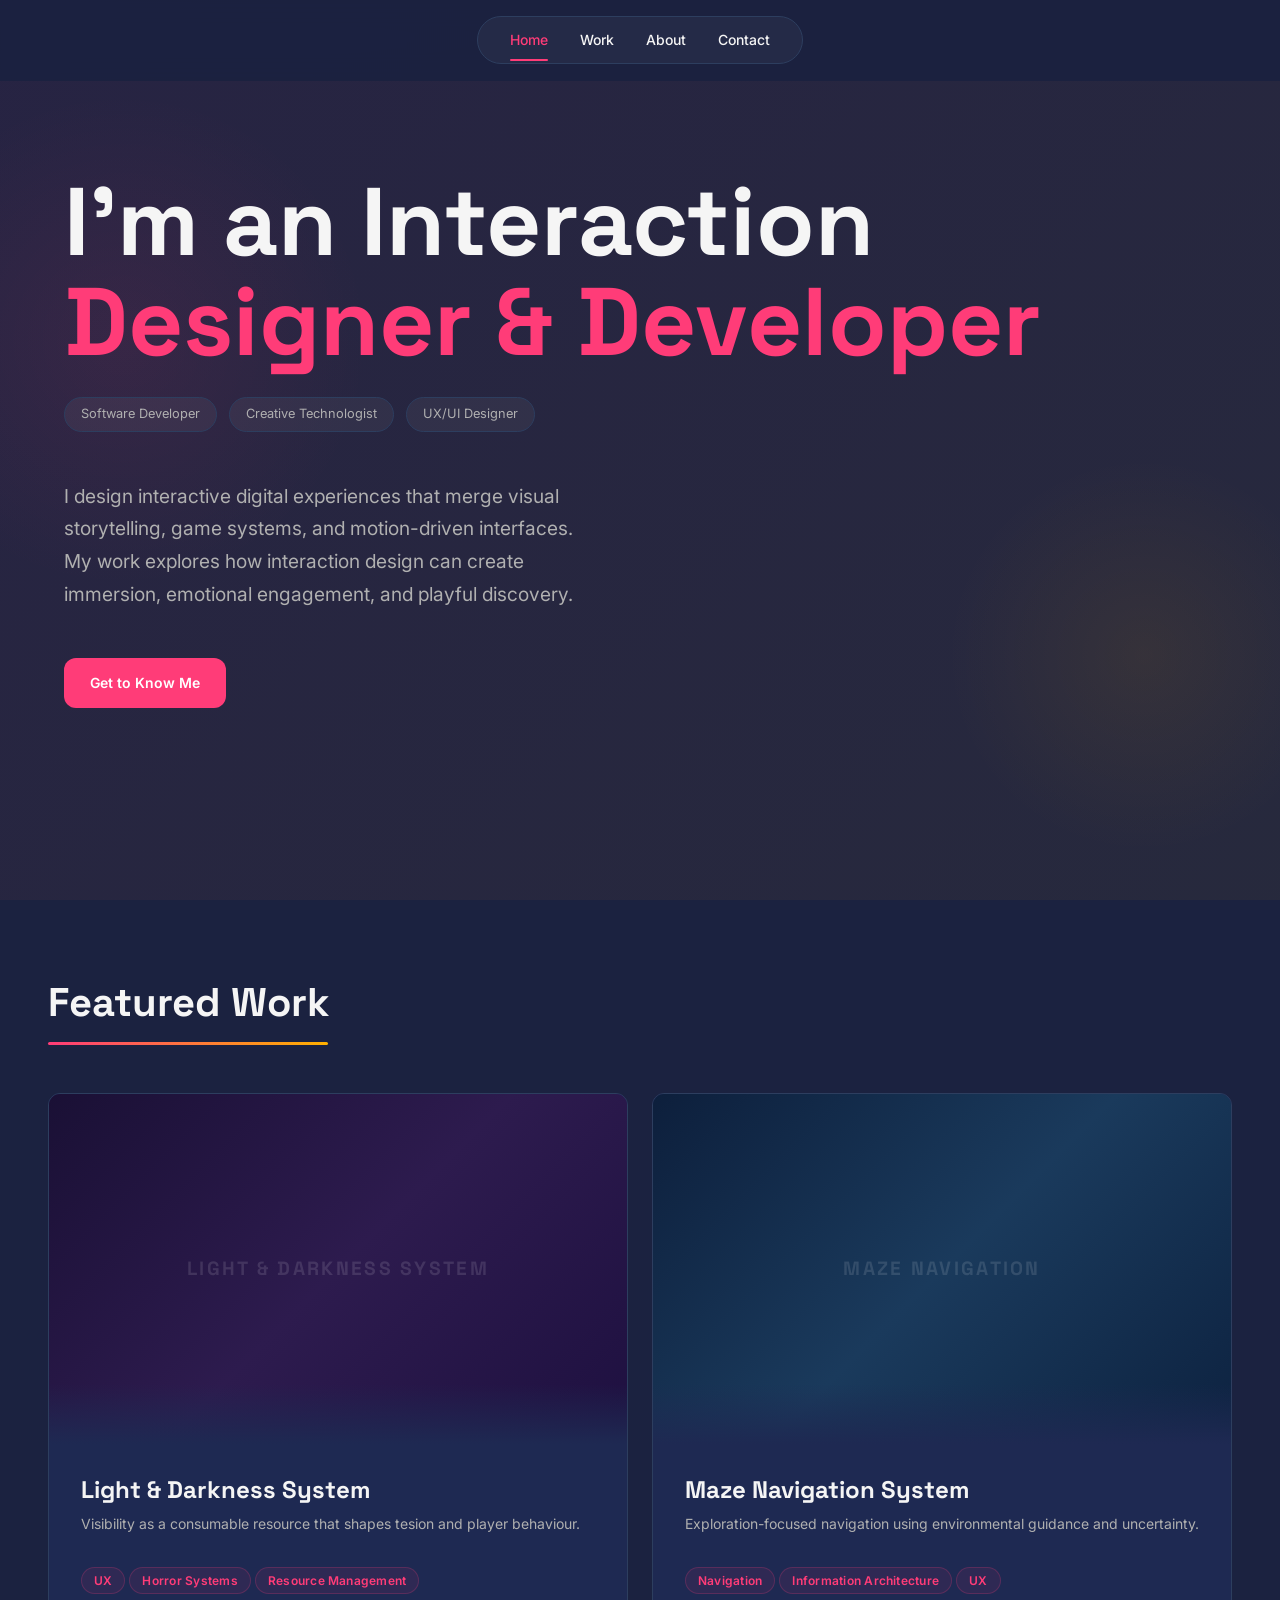
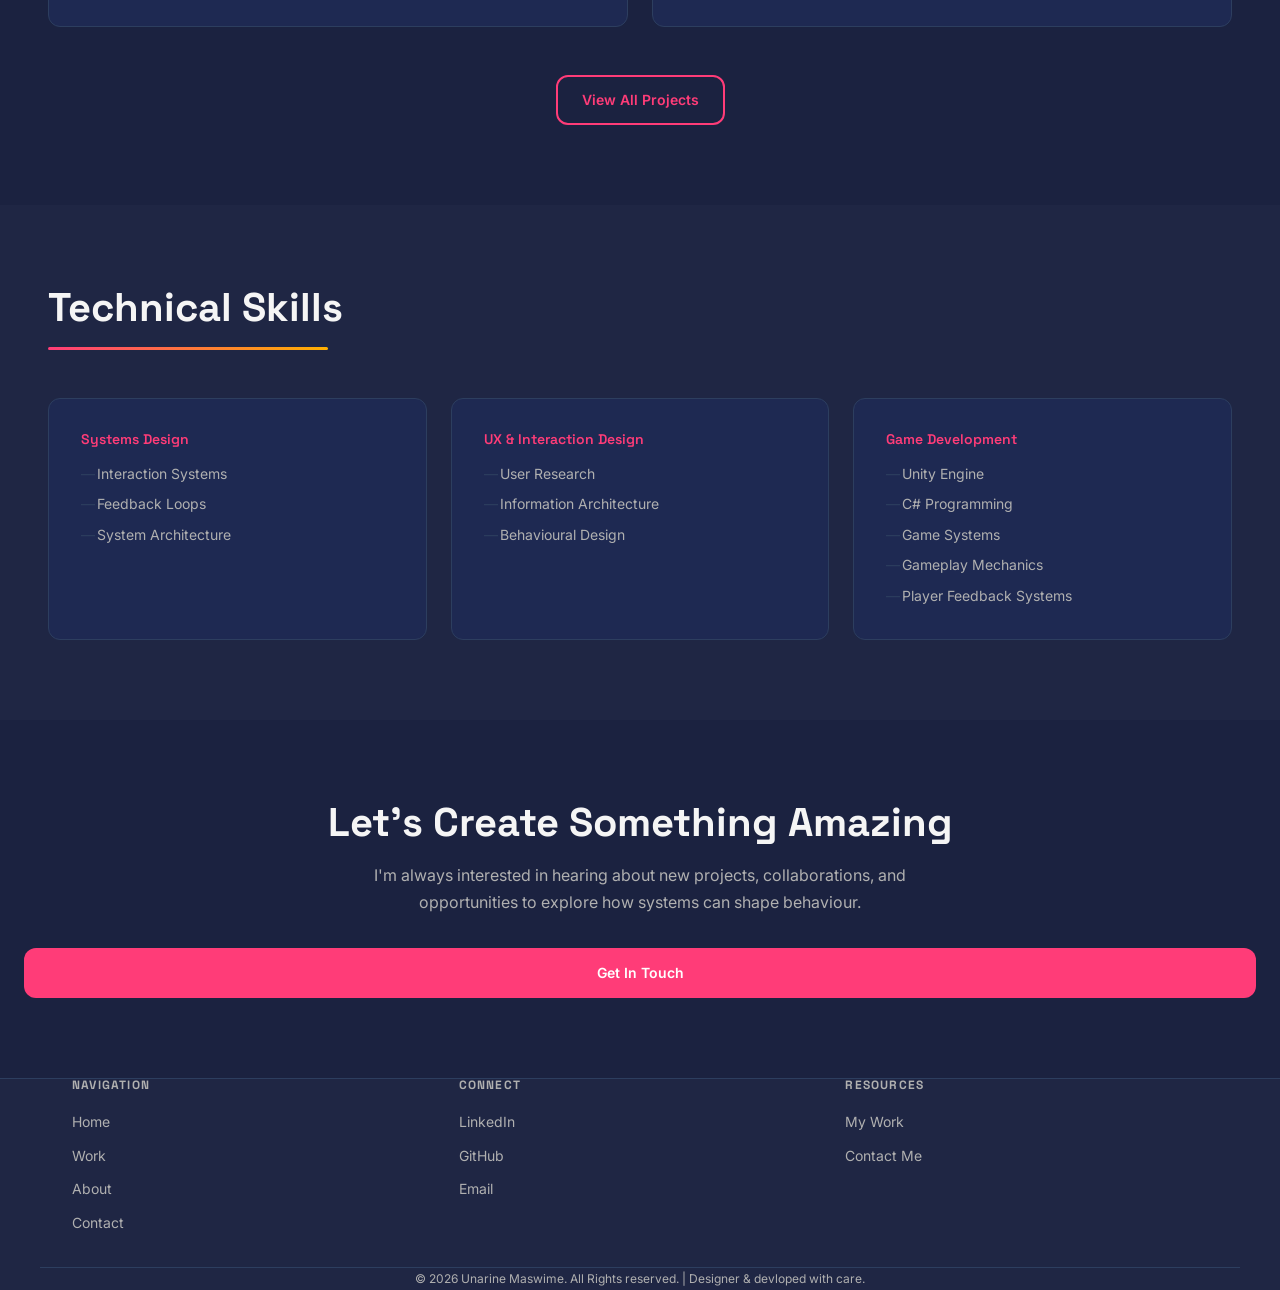
==== index.html @ c50bdbcf "final edits on html pages for structure" ====
<!DOCTYPE html>
<html lang="en">
<head>
    <meta charset="UTF-8">
    <meta name="viewport" content="width=device-width, initial-scale=1.0">
    <title>Una's Portfolio Website</title>


    <link rel="preconnect" href="https://fonts.googleapis.com">
    <link rel="preconnect" href="https://fonts.gstatic.com" crossorigin>
    <link href="https://fonts.googleapis.com/css2?family=Space+Grotesk:wght@400;500;700&family=Inter:wght@300;400;500;600&display=swap" rel="stylesheet">

    <link rel="stylesheet" href="/css/style.css">
    <link rel="stylesheet" href="/css/layout.css">
    <link rel="stylesheet" href="/css/components.css">
    <link rel="stylesheet" href="/css/modal.css">
    <link rel="stylesheet" href="/css/animations.css">
    <link rel="stylesheet" href="/css/responsive.css">
    
    

    <script defer src="/js/nav.js" ></script>
    <script defer src="/js/animations.js" ></script>
    <script defer src="/js/modal.js"></script>
    <script defer src="/js/cursor.js"></script>
</head>

<body  class="body">
    
    <div class="cursor"></div>

    <div id="nav-root"></div>

    <main>

        <section class="hero">
            <div class="hero-content">

                <h1 class="hero-headline anim-fade-in-up-delay-1">
                        I'm an Interaction <br> <span class="text-primary">
                        Designer &amp; Developer
                        </span>
                </h1>
                
                <div class="hero-tags anim-fade-in-up">
                      <span>Software Developer</span>
                      <span>Creative Technologist</span>
                      <span>UX/UI Designer</span>
                </div>
                
                <p class="hero-sub anim-fade-in-up-delay-2">
                     I design interactive digital experiences that merge visual storytelling, 
                     game systems, and motion-driven interfaces. My work explores how interaction 
                     design can create immersion, emotional engagement, and playful discovery.
                </p>


        

                <div class="anim-fade-in-up-delay-3">
                    <a href="./html/about.html" class="btn btn-primary">
                    Get to Know Me
                    </a>
                </div>

            </div>
        </section>

        <section id="featured">
            <div class="container">
                
                <div class="section-header scroll-reveal">
                    <h2>
                        Featured Work
                    </h2>
                </div>

                <div class="projects-grid">

                    <div class="project-card scroll-reveal modal-trigger"
                         data-delay="1"
                         data-modal-type="project"
                         data-project-title="Light &amp; Darkness System"
                         data-project-image=""
                         data-project-description="Visibility as a consumable resource that shapes tension and player behaviour."
                         
                         data-project-details="This system investigates how resource management can generate tension more effectively than scripted events. By treating visibility as a strategic decision, the system creates compound decision-making rather than isolated resource management"
                         data-case-study="./html/light-darkness-system.html">
                    
                        <div class="project-card-image no-image placeholder-1">
                             <span class="img-label">Light &amp; Darkness System</span>
                        </div>

                        <div class="project-card-content">
                            <h3 class="project-card-title">Light &amp; Darkness System</h3>
                            <p class="project-card-description">
                                Visibility as a consumable resource that shapes tesion and player behaviour.
                            </p>

                            <div class="project-card-tags">
                                <span class="project-tag"> UX</span>
                                <span class="project-tag">Horror Systems</span>
                                <span class="project-tag">Resource Management</span>
                            </div>
                        </div>
                    </div>

               
                   <div class="project-card scroll-reveal modal-trigger"
                        data-delay="2"
                        data-modal-type="project"
                        data-project-title="Maze Navigation System"
                        data-project-image=""
                        data-project-description="Exploration-focused navigation using environmental guidance and uncertainty."
                        data-project-tags=" Navigation, Information Architecture, UX"
                        data-project-details="This system investigates how mazes can create uncertainty without disorientation. By treating navigation as information acquisition, players gradually construct a mental model through exploration, making the maze function as an information system. "
                        data-case-study="./html/maze-navigation-system.html">
                    
                        <div class="project-card-image no-image placeholder-2">
                            <span class="img-label">Maze Navigation</span>
                        </div>

                        <div class="project-card-content">
                            <h3 class="project-card-title">Maze Navigation System</h3>
                            <p class="project-card-description">
                                Exploration-focused navigation using environmental guidance and uncertainty.
                            </p>

                          <div class="project-card-tags">
                              <span class="project-tag">Navigation</span>
                              <span class="project-tag">Information Architecture</span>
                              <span class="project-tag">UX</span>
                          </div>
                        </div>
                    </div>

                </div>

                <div class="view-all-wrap scroll-reveal">
                   <a href="/html/work.html" class="btn btn-outline">
                    View All Projects
                    </a>
                </div>
            </div>
        </section>

        <section class="alt">
            <div class="container">

                <div class="section-header scroll-reveal">
                    <h2>Technical Skills</h2>
                </div>

                <div class="skills-grid">

                    <div class="skill-group scroll-reveal" data-delay="1">
                        <h3>Systems Design</h3>
                        <ul class="skill-list">
                            <li>Interaction Systems</li>
                            <li>Feedback Loops</li>
                            <li>System Architecture</li>
                        </ul>
                    </div>

                    <div class="skill-group scroll-reveal" data-delay="2">
                        <h3>UX &amp; Interaction Design</h3>
                        <ul class="skill-list">
                            <li>User Research</li>
                            <li>Information Architecture</li>
                            <li>Behavioural Design</li>
                        </ul>
                    </div>

                    <div class="skill-group scroll-reveal" data-delay="3">
                        <h3>Game Development</h3>
                        <ul class="skill-list">
                            <li>Unity Engine</li>
                            <li>C# Programming</li>
                            <li>Game Systems</li>
                            <li>Gameplay Mechanics</li>
                            <li>Player Feedback Systems</li>
                        </ul>
                    </div>

                </div>
            </div>
        </section>

        <section class="cta-section">
            <div class="container ">
                <h2 class="scroll-reveal">Let's Create Something Amazing</h2>
                <p class="scroll-reveal" data-delay="1">
                    I'm always interested in hearing about new projects, collaborations, 
                    and opportunities to explore how systems can shape behaviour.
                </p>
                <a href="/html/contact.html" class="btn btn-primary scroll-reveal" data-delay="2">
                    Get In Touch
                </a>
            </div>
        </section>

    </main>

    <footer>
        <div class="footer-content">
            <div class="footer-section">
                <h3>Navigation</h3>
                <ul>
                  <li><a href="/index.html">Home</a></li>
                  <li><a href="/html/work.html">Work</a></li>
                  <li><a href="./html/about.html">About</a></li>
                  <li><a href="./html/contact.html">Contact</a></li>
               </ul>
            </div>

            <div class="footer-section">
                <h3>Connect</h3>
                <ul>
                  <li><a href="https://linkedin.com/in/unarine-maswime-b645ba385" target="_blank">LinkedIn</a></li>
                  <li><a href="https://github.com/UnaSwims22" target="_blank">GitHub</a></li>
                  <li><a href="mailto:maswimeunarine@gmail.com">Email</a></li>
               </ul>
            </div>

            <div class="footer-section">
               <h3>Resources</h3>
               <ul>
    
                 <li><a href="./html/work.html">My Work</a></li>
                 <li><a href="./html/contact.html">Contact Me</a></li>
               </ul>
            </div>
        </div>

        <div class="footer-bottom">
            <p>
                &copy; 2026 Unarine Maswime. All Rights reserved. | Designer &amp; devloped with care.
            </p>
        </div>
    </footer>

</body>
</html>
---- css/style.css ----
:root {
    --color-bg: #1B2240;
    --color-bg-card: #1E2952;
    --color-bg-elevated: #242f5e;
    --color-text: #F5F5F5;
    --color-text-secondary: #b0b0b0;
    --color-border: #2d3e5f;
    --color-primary: #ff3c78;
    --color-secondary: #ffb000;

    --font-display: 'Space Grotesk', -apple-system, BlinkMacSystemFont, sans-serif;
    --font-body: 'Inter', -apple-system, BlinkMacSystemFont, sans-serif;

    --font-size-xs: 0.75rem;
    --font-size-sm: 0.875rem;
    --font-size-base: 1rem;
    --font-size-1g: 1.125rem;
    --font-size-xl: 1.5rem;
    --font-size-2xl: 2rem;
    --font-size-3xl: 2.5rem;
    --font-size-4xl: 3rem;
    --font-size-5xl: 3.5rem;

    --spacing-xs:  0.25rem;
    --spacing-sm:  0.5rem;
    --spacing-md:  1rem;
    --spacing-lg:  1.5rem;
    --spacing-xl:  2rem;
    --spacing-2xl: 3rem;
    --spacing-3xl: 5rem;
    --spacing-5xl: 8rem;

    --radius-sm:   6px;
    --radius-md:   12px;
    --radius-lg:   20px;
    --radius-pill: 9999px;

    --transition-fast: 150ms ease-out;
    --transition-base: 300ms ease-out;
    --transition-slow: 500ms ease-out;

    --shadow-sm: 0 1px 2px rgba(0, 0, 0, 0.05);
    --shadow-md: 0 4px 6px rgba(0, 0, 0, 0.1);
    --shadow-1g: 0 10px 15px rgba(0, 0, 0, 0.1);
    --shadow-xl: 0 20px 25px rgba(0, 0, 0, 0.1);
}

*, *::before, *::after {
    margin: 0;
    padding: 0;
    box-sizing: border-box;
}

html {
    scroll-behavior: smooth;
}

body {
    background-color: var(--color-bg);
    color: var(--color-text);
    font-family: var(--font-body);
    font-size: var(--font-size-base);
    line-height: 1.6;
    overflow-x: hidden;
}

h1, h2, h3, h4, h5, h6 {
  font-family: var(--font-display);
  font-weight: 700;
  line-height: 1.15;
}

p {
    margin-bottom: var(--spacing-md);
    line-height: 1.8;
}
p:last-child { 
    margin-bottom: 0; 
}

a {
    color: var(--color-primary);
    text-decoration: none;
    transition: color var(--transition-base);
}

a:hover {
    color: var(--color-secondary);
}

img {
    display: block;
    max-width: 100%;
}

ul { list-style: none; }



@media (prefers-reduced-motion: reduce) {
    *, *::before, *::after {
        animation-duration: 0.01ms !important;
        transition-duration: 0.01ms !important;
    }
}

@media (max-width: 767px) {
    h1 {
        font-size: var(--font-size-3xl);
    }

    h2 {
        font-size: var(--font-size-2xl);
    }

    .container {
        padding: 0 var(--spacing-md);
    }

    .grid-2, .grid-3 {
        grid-template-columns: 1fr;
    }
}

@media (min-width: 768px) and (max-width: 1023px) {
    .grid-3 {
        grid-template-columns: repeat(2, 1fr);
    }
}
---- css/layout.css ----
.container {
    max-width: 1200px;
    margin: 0 auto;
    padding: 0 var(--spacing-xl);
}

.text-center {text-align: center;}
.text-left {text-align: left;}
.text-right {text-align: right;}
.text-primary {color: var(--color-primary);}
.text-secondary { color: var(--color-text-secondary);}

.hidden {display: none !important;}
.visible {display: block !important;}

.btn {
    display: inline-block;
    border: 2px solid transparent;
    padding: 0.65rem 1.5rem;
    font-size: var(--font-size-sm);
    font-family: var(--font-body);
    border-radius: var(--radius-md);
    cursor: pointer;
    transition: all var(--transition-base);
    font-weight: 600;
    line-height: 1;
}

.btn-primary {
    background-color: var(--color-primary);
    color: #fff;
}
.btn-primary:hover {
    background-color: var(--color-secondary);
    color: var(--color-bg);
    transform: translateY(-2px);
    box-shadow: 0 8px 24px rgba(255, 60, 120, 0.35);
}

.btn-outline {
    background-color: transparent;
    border: 2px solid var(--color-primary);
    color: var(--color-primary);
}

.btn-outline:hover {
    background-color: var(--color-primary);
    color: #fff;
    transform: translateY(-2px);
    box-shadow: 0 8px 24px rgba(255, 60, 120, 0.3);
}

.btn-outline-lg {
    background: transparent;
    border: 2px solid var(--color-primary);
    color: var(--color-primary);
    padding: 1rem 2.5rem;
    border-radius: var(--radius-md);
    font-family: var(--font-body);
    font-size: var(--font-size-base);
    font-weight: 600;
    display: inline-block;
    transition: all var(--transition-base);
    cursor: pointer;
}
.btn-outline-lg:hover {
    background: var(--color-primary);
    color: #fff;
    transform: translateY(-2px);
    box-shadow: 0 8px 24px rgba(255, 60, 120, 0.3);
}

.btn-secondary {
    background-color: var(--color-secondary);
    color: var(--color-bg);
}
.btn-secondary:hover {
    background-color: var(--color-primary);
    color: #fff;
}

.read-more-btn {
    text-decoration: none;
    color: #ffb000;
    border: 2px solid #ffb000;
    padding: 12px 20px;
    display: inline-block;
    transition: 0.3s ease;
    font-weight: 600;
    align-self: flex-start;
    border-radius: 4px;
}

.read-more-btn:hover {
    background: #ffb000;
    color: #030326;
    transform: scale(1.05);
}

.cursor {
    width: 30px;
    height: 30px;
    border: 2px solid var(--color-primary);
    border-radius: 50%;
    position: fixed;
    top: 0;
    left: 0;
    pointer-events: none;
    z-index: 9999;
    mix-blend-mode: difference;
    opacity: 0;
    transition: opacity var(--transition-fast);
}
body.mouse-active .cursor {opacity: 1;}

nav {
    background-color:rgba(27, 34, 64, 0.85); 
    backdrop-filter: blur(12px);
    -webkit-backdrop-filter: blur(12px);
    position: fixed;
    top: 0; left: 0; right: 0;
    z-index: 300;
    padding: 1.25rem 0;
    border-bottom: 1px solid transparent ;
    transition: border-color var(--transition-base), background-color var(--transition-base);
}

nav.scrolled {
    border-bottom-color: var(--color-border);
    background-color: rgba(27, 34, 64, 0.97);
}

.nav-wrapper {
    display: flex;
    justify-content: center;
    align-items: center;
    max-width: 1200px;
    margin: 0 auto;
    padding: 0 var(--spacing-xl);
}

.nav-menu {
    display: flex;
    list-style: none;
    gap: var(--spacing-1g);
}

.pill-container {
    display:flex;
    border: 1px solid var(--color-border);
    border-radius: 9999px;
    padding: 0.5rem 2rem;
    gap: var(--spacing-xl);
    background: rgba(255, 255, 255, 0.04);
}

.nav-link {
    color: var(--color-text);
    font-size: var(--font-size-sm);
    font-weight: 500;
    position: relative;
    transition: color var(--transition-base);
    padding: 0.25rem 0;
}

.nav-link:hover {color: var(--color-primary);}
.nav-link.active {color: var(--color-primary);}
.nav-link.active::after {
    content: '';
    position: absolute;
    bottom: -6px; left: 0;
    width: 100%;
    height: 2px;
    background-color: var(--color-primary);
    border-radius: 9999px;
}

@keyframes slideIn {
    from {
        width:0;
        left: 50%;
    }
    to {
        width:100%;
        left: 0;
    }
}

.hero {
    min-height: 100vh;
    display: flex;
    align-items: flex-start;
    padding-top: 10px;
    padding-bottom: var(--spacing-3xl);
    background: linear-gradient(
        135deg,
        rgba(255, 60 , 120, 0.05) 0%,
        rgba(255, 176, 0, 0.05) 100%
    );
    position: relative;
    overflow: hidden;
}

.hero::before {
    content: '';
    position: absolute;
    top: 10%; left: -10%;
    width: 500px; height: 500px;
    background: radial-gradient(circle, rgba(255, 60, 120, 0.08) 0%, transparent 70%);
    pointer-events: none;
}
.hero::after {
    content: '';
    position: absolute;
    bottom: 5%; right: -5%;
    width: 400px; height: 400px;
    background: radial-gradient(circle, rgba(255, 176, 0, 0.07) 0%, transparent 70%);
    pointer-events: none;
}


.hero-tags {
    display: flex;
    gap: 0.75rem;
    margin-bottom: 3rem;
    align-items: left;
}

.hero-tag {
    padding: 5px 14px;
    border-radius: var(--radius-pill);
    background: rgba(255, 255, 255, 0.05);
    border: 1px solid var(--color-border);
    font-size: var(--font-size-xs);
    color: var(--color-text-secondary);
    letter-spacing: 0.02em;
}


.hero-tags span {
    padding: 6px 16px;
    border-radius: 999px;
    background: rgba(255, 255, 255, 0.05);
    border: 1px solid var(--color-border);
    font-size: 0.8rem;
    color: var(--color-text-secondary);
}

.hero-headline {
    font-size: clamp(2.5rem, 8vw, 6rem);
    line-height: 1.05;
    margin-bottom: var(--spacing-lg);
}

.hero-sub {
    font-size: clamp(1rem, 2vw, 1.2rem);
    color: var(--color-text-secondary);
    max-width: 520px;
    margin-bottom: var(--spacing-2xl);
    line-height: 1.7;
}



.hero-content {
    max-width: 1200px;
    width: 100%;
    padding: 0 var(--spacing-xl);
    z-index: 1;
    position: relative;
    margin: auto;
}

.hero-center {
    z-index: 2;
    text-align: left;
    width:100%;
    padding: 0;
    margin:0 auto;
    margin-bottom: var(--spacing-1g);
}

.hero-center h1 {
    max-width: 1200px;
    font-size: 150px;
    line-height: 1.1;
    margin: 0 auto;
    margin-bottom: var(--spacing-5xl);
    animation: fadeInUp 0.8s ease-out;
}

.hero-center p {
    font-size: var(--font-size-2xl);
    color: var(--color-text-secondary);
    margin-bottom: var(--spacing-1g);
    max-width: 500px;
    animation: fadeInUp 0.8s ease-out 0.1s backwards;
}



.hero-right {
    display: block;
    height: auto;
    background: linear-gradient(
        135deg,
        rgba(255, 60, 120, 0.2) 0%,
        rgba(255, 176, 0, 0.2) 100%
    );
    border-radius: 12px;
    border: 0.5px solid var(--color-border);
    animation: fadeIn 0.8s ease-out 0.3s backwards;
    padding: 10px;
}

.hero-cta {
    display: inline-block;
    animation: fadeInUp 0.8s ease-out 0.2s backwards;
}


section {
    padding: var(--spacing-3xl) 0;
}
section.alt {
    background-color: rgba(255, 255, 255, 0.02);
}

.section-header {
    margin-bottom: var(--spacing-2xl);
}
.section-header h2 {
    font-size: clamp(1.75rem, 4vw, var(--font-size-3xl));
    margin-bottom: var(--spacing-sm);
}

.section-header p {
    color: var(--color-text-secondary);
    font-size: var(--font-size-1g);
    max-width: 560px;
}

.section-header::after {
    content: '';
    display: block;
    width: 280px;
    height: 3px;
    background: linear-gradient(
        90deg,
        var(--color-primary),
        var(--color-secondary)
    );
    margin-top: var(--spacing-md);
    border-radius: 9999px;
}

.approach-list {
    list-style: none;
    padding: 0;
}

.approach-item {
    margin-bottom: var(--spacing-md);
}

.approach-title {
    color: var(--color-primary);
}

.contact-description {
    color: var(--color-text-secondary);
    margin-bottom: var(--spacing-1g);
}

.form-group {
    margin-left: var(--spacing-1g);
}

.form-group label {
    display: block;
    margin-bottom: var(--spacing-sm);
    font-weight: 600;
}

.form-group input,
.form-group textarea {
    width: 100%;
    padding: var(--spacing-md);
    border: 1px solid var(--color-border);
    border-radius: 8px;
    background-color:  rgba(255, 255, 255, 0.05);
    color: var(--color-text);
    font-family: inherit;
    font-size: var(--font-size-base);
    transition: all var(--transition-base);
}
.form-group textarea {
    resize: vertical;
}

.error-message {
    color: red;
    font-size: var(--font-size-sm);
    margin-top: 4px;
    display: none;
}

.success-message {
    display: none;
    background-color: rgba(76, 175, 80, 0.1);
    border: 1px solid var(--color-success);
    color: green;
    padding: var(--spacing-md);
    border-radius: 8px ;
    margin-top: var(--spacing-1g);
    text-align: center;
}

.success-message p {
    margin: 0;
}

.contact-submit {
    width: 100%;
    padding: var(--spacing-md) var(--spacing-1g);
}

.contact-info-item {
    margin-bottom: var(--spacing-2xl);
}

.contact-info-item h3 {
    font-size: var(--font-size-1g);
    margin-bottom: var(--spacing-sm);
    color: var(--color-primary);
}

.contact-info-item p {
    color: var(--color-text-secondary);
}

.contact-info-item a {
    color: var(--color-primary);
    text-decoration: none;
    transition: color var(--transition-base);
}

.social-links {
    display: flex;
    gap: var(--spacing-md);
    flex-wrap: wrap;
}

.social-btn {
    flex: 1;
    min-width: 120px;
}

.response-time-text {
    color: var(--color-text-secondary);
    max-width: 600px;
    margin: var(--spacing-1g) auto;
}


.view-all-wrap {
    margin-top: var(--spacing-2xl);
    text-align: center;
}

.cta-section {
    text-align: center;
    padding: var(--spacing-3xl) 0;
}
.cta-section h2 {
    font-size: clamp(1.5rem, 4vw, var(--font-size-3xl));
    margin-bottom: var(--spacing-md);
}
.cta-section p {
    color: var(--color-text-secondary);
    max-width: 600px;
    margin: 0 auto var(--spacing-xl);
    font-size: var(--font-size-lg);
    line-height: 1.7;
}


footer {
    background-color: rgba(255, 255, 255, 0.02);
    border-top: 1px solid var(--color-border);
    padding: var(--spacing-2xl) var(--spacing-1g);
}

.footer-content {
    max-width: 1200px;
    margin: 0 auto var(--spacing-xl);
    padding: 0 var(--spacing-xl);
    display: grid;
    grid-template-columns: repeat(3, 1fr);
    gap: var(--spacing-xl);
    align-content: center;
}

.footer-section h3 {
    font-size: var(--font-size-xs);
    margin-bottom: var(--spacing-md);
    text-transform: uppercase;
    letter-spacing: 0.1em;
    color: var(--color-text-secondary);
    font-family: var(--font-display);
}

.footer-section ul {
    display: flex;
    flex-direction: column;
    gap: var(--spacing-sm);
}

.footer-section a {
    color: var(--color-text-secondary);
    font-size: var(--font-size-sm);
    transition: color var(--transition-fast);
}

.footer-section a:hover {
    color: var(--color-primary);
}

.footer-bottom {
    max-width: 1200px;
    margin: 0 auto;
    padding: var(--spacing-1g) var(--spacing-xl) 0;
    border-top: 1px solid var(--color-border);
    text-align: center;
}

.footer-bottom p {
    color: var(--color-text-secondary);
    font-size: var(--font-size-xs);
    margin-bottom: 0;
}


.mobile-menu-toggle {
    display: none;
    flex-direction: column;
    gap: 6px;
    background: none;
    border: none;
    cursor: pointer;
    padding: 0;
}

.mobile-menu-toggle span {
    width: 25px;
    height: 2px;
    background-color: var(--color-text);
    transition: all var(--transition-base);
}

.mobile-menu-toggle.active span:nth-child(1) {
  transform: rotate(45deg) translate(10px, 10px);
}

.mobile-menu-toggle.active span:nth-child(2) {
  opacity: 0;
}

.mobile-menu-toggle.active span:nth-child(3) {
  transform: rotate(-45deg) translate(7px, -7px);
}
---- css/components.css ----
.projects-grid {
    display: grid;
    grid-template-columns: repeat(2, 1fr);
    gap: var(--spacing-1g);
}

.project-card {
    background-color:var(--color-bg-card);
    border: 1px solid var(--color-border);
    border-radius: var(--radius-md);
    overflow: hidden;
    cursor: pointer;
    display: flex;
    flex-direction: column;
    transition:
        border-color var(--transition-base),
        transform var(--transition-base),
        box-shadow var(--transition-base);
}

.project-card:hover {
    border-color: var(--color-primary);
    transform: translateY(-6px);
    box-shadow: 0 20px 40px rgba(255, 60, 120, 0.15);
}

.project-card-image {
    width: 100%;
    height: 260px;
    background-color: var(--color-bg-elevated);
    overflow: hidden;
    position: relative;
}

.project-card-image img {
    width: 100%;
    height: 100%;
    object-fit: cover;
    transition: transform var(--transition-slow);
}

.project-card:hover .project-card-image img {
    transform: scale(1.05);
}

.project-card-image::after {
    content: '';
    position: absolute;
    bottom: 0; left: 0; right: 0;
    height: 60px;
    background: linear-gradient(to bottom, transparent, var(--color-bg-card));
    pointer-events: none;
}

.project-card-image.no-image {
    display: flex;
    align-items: center;
    justify-content: center;
}
.project-card-image.no-image::before {
    content: '';
    position: absolute;
    inset: 0;
}
.project-card-image.placeholder-1::before {
    background: linear-gradient(135deg, #1a1035 0%, #2d1b4e 50%, #1e1040 100%);
}
.project-card-image.placeholder-2::before {
    background: linear-gradient(135deg, #0d1f3c 0%, #1a3a5c 50%, #0d2240 100%);
}
.project-card-image.placeholder-3::before {
    background: linear-gradient(135deg, #1a2c10 0%, #2a4020 50%, #1a2c10 100%);
}
.project-card-image.placeholder-4::before {
    background: linear-gradient(135deg, #2c1a10 0%, #4a2c1a 50%, #2c1a10 100%);
}

.img-label {
    position: relative;
    z-index: 1;
    color: rgba(255, 255, 255, 0.12);
    font-family: var(--font-display);
    font-size: 1.2rem;
    font-weight: 700;
    letter-spacing: 0.12em;
    text-transform: uppercase;
    text-align: center;
    padding: 0 var(--spacing-md);
}

.project-card-content {
    padding: var(--spacing-xl) var(--spacing-xl) var(--spacing-xl);
    flex-grow: 1;
    display: flex;
    flex-direction: column;
    gap: var(--spacing-sm);
}

.project-card-title {
    font-size: var(--font-size-xl);
    font-weight: 700;
    color: var(--color-text);
    font-family: var(--font-display);
}

.project-card-description {
    color: var(--color-text-secondary);
    font-size: var(--font-size-sm);
    line-height: 1.65;
    flex-grow: 1;
}

.project-card-tags {
    display: flex;
    flex-wrap: wrap;
    gap: var(--spacing-xs);
    margin-top: var(--spacing-sm);
    
}

.project-tag {
    display: inline-block;
    background: rgba(255, 60, 120, 0.08);
    color: var(--color-primary);
    padding: 3px 12px;
    border: 1px solid rgba(255, 60, 120, 0.2);
    border-radius: var(--radius-pill);
    font-size: var(--font-size-xs);
    font-weight: 600;
    letter-spacing: 0.02em;
}

.skills-grid {
    display: grid;
    grid-template-columns: repeat(auto-fit, minmax(200px, 1fr));
    gap: var(--spacing-1g);
}

.skill-group {
    background-color: var(--color-bg-card);
    border: 1px solid var(--color-border);
    padding: var(--spacing-xl);
    border-radius: var(--radius-md);
    transition: border color var(--transition-base);
}

.skill-group:hover {border-color: var(--color-primary);}
.skill-group h3 {
    font-family: var(--font-display);
    font-size: var(--font-size-sm);
    font-weight: 600;
    color: var(--color-primary);
    margin-bottom: var(--spacing-md);
}

.skill-list {
    display: flex;
    flex-direction: column;
    gap: var(--spacing-sm);
}

.skill-list li {
    color: var(--color-text-secondary);
    font-size: var(--font-size-sm);
    padding-left: var(--spacing-md);
    position: relative;
}

.skill-list li::before {
    content: '—';
    position: absolute;
    left: 0;
    color: var(--color-border);
}

.grid {
  display: grid;
}

.grid-2 {
  display: grid;
  grid-template-columns: repeat(2, 1fr);
  gap: var(--spacing-lg);
  /* Adjust: Change gap to var(--spacing-md), var(--spacing-xl), etc. */
}

.grid-3 {
  display: grid;
  grid-template-columns: repeat(3, 1fr);
  gap: var(--spacing-lg);
}
---- css/modal.css ----
.modal-backdrop {
    position: fixed;
    top: 0;
    left: 0;
    right: 0;
    bottom: 0;
    background-color: rgba(0, 0, 0, 0.7);
    display: flex;
    align-items: center;
    z-index: 400;
    justify-content: center;
    opacity: 0;
    transition: opacity 0.3s ease-out;
}

.modal-backdrop.active {
    opacity: 1;
}

.modal-content {
    background-color: var(--color-bg);
    border: 1px solid var(--color-border);
    border-radius: 12px;
    max-width: 600px;
    max-height: 90vh;
    overflow-y: auto;
    padding: var(--spacing-1g);
    position: relative;
    z-index: 500;
    animation: modalScaleIn 0.3s ease-out;
}

.modal-content.modal-large {
    max-width: 900px;
    padding: var(--spacing-sm);
}

.modal-close {
    position: absolute;
    top: var(--spacing-md);
    right: var(--spacing-md);
    background: none;
    border: none;
    color: var(--color-text);
    font-size: 2rem;
    cursor: pointer;
    padding: 0;
    width: 40px;
    height: 40px;
    display: flex;
    align-items: center;
    transition: color var(--transition-base);
    z-index: 10;
}

.modal-close:hover {
    color: var(--color-primary);
}

.modal-info {
    padding-top: var(--spacing-1g);
}

.modal-info h2,
.modal-info h3 {
    margin-bottom: var(--spacing-md);
}

.modal-description {
    color: var(--color-text-secondary);
    margin-bottom: var(--spacing-1g);
}

.modal-details {
    color: var(--color-text-secondary);
    line-height: 1.8;
}

.modal-title {
    font-size: var(--font-size-2xl);
    margin-bottom: var(--spacing-1g);
}

.modal-body {
    color: var(--color-text-secondary);
}

@keyframes modalScaleIn {
    from {
        opacity: 0;
        transform: scale(0.95) translateY(-20px); 
    }
    to {
        opacity: 1;
        transform: scale(1) translateY(0);
    }
}
---- css/animations.css ----
@keyframes fadeInUp {
    from {
        opacity: 0;
        transform: translateY(28px);
    }
    to {
        opacity: 1;
        transform: translateY(0);
    }
}


@keyframes fadeIn {
  from {
    opacity: 0;
  }
  to {
    opacity: 1;
  }
}

@keyframes fadeOut {
  from {
    opacity: 1;
  }
  to {
    opacity: 0;
  }
}

@keyframes slideUp {
  from {
    opacity: 0;
    transform: translateY(30px);
  }
  to {
    opacity: 1;
    transform: translateY(0);
  }
}

@keyframes slideDown {
  from {
    opacity: 0;
    transform: translateY(-30px);
  }
  to {
    opacity: 1;
    transform: translateY(0);
  }
}

@keyframes slideInLeft {
  from {
    opacity: 0;
    transform: translateX(-30px);
  }
  to {
    opacity: 1;
    transform: translateX(0);
  }
}

@keyframes slideInUnderline {
    from { width: 0; left: 50%; }
    to   { width: 100%; left: 0; }
}

.anim-fade-in-up {
    animation: fadeInUp 0.8s ease-out both;
}
.anim-fade-in-up-delay-1 {
    animation: fadeInUp 0.8s ease-out 0.1s both;
}
.anim-fade-in-up-delay-2 {
    animation: fadeInUp 0.8s ease-out 0.2s both;
}
.anim-fade-in-up-delay-3 {
    animation: fadeInUp 0.8s ease-out 0.3s both;
}


@keyframes slideRight {
  from {
    opacity: 0;
    transform: translateX(30px);
  }
  to {
    opacity: 1;
    transform: translateX(0);
  }
}

@keyframes scaleIn {
  from {
    opacity: 0;
    transform: scale(0.95);
  }
  to {
    opacity: 1;
    transform: scale(1);
  }
}

@keyframes scaleOut {
  from {
    opacity: 1;
    transform: scale(1);
  }
  to {
    opacity: 0;
    transform: scale(0.95);
  }
}

@keyframes staggerIn {
  from {
    opacity: 0;
    transform: translateY(20px);
  }
  to {
    opacity: 1;
    transform: translateY(0);
  }
}

@keyframes blurIn {
  from {
    backdrop-filter: blur(0px);
  }
  to {
    backdrop-filter: blur(8px);
  }
}

.animate-fade-in {
  animation: fadeIn 0.6s ease-out forwards;
}

.animate-slide-up {
  animation: slideUp 0.6s ease-out forwards;
}

.animate-slide-down {
  animation: slideDown 0.6s ease-out forwards;
}

.animate-slide-left {
  animation: slideLeft 0.6s ease-out forwards;
}

.animate-slide-right {
  animation: slideRight 0.6s ease-out forwards;
}

.animate-scale-in {
  animation: scaleIn 0.6s ease-out forwards;
}

.animate-stagger {
  animation: staggerIn 0.6s ease-out forwards;
}

.animate-blur-in {
  animation: blurIn 0.3s ease-out forwards;
}

.scroll-reveal {
  opacity: 0;
  transform: translateY(30px);
  transition:
        opacity  0.65s ease-out,
        transform 0.65s ease-out;
}

.scroll-reveal.visible {
  opacity: 1;
    transform: translateY(0);
}

.scroll-reveal[data-delay="1"] { transition-delay: 0.1s; }
.scroll-reveal[data-delay="2"] { transition-delay: 0.2s; }
.scroll-reveal[data-delay="3"] { transition-delay: 0.3s; }
.scroll-reveal[data-delay="4"] { transition-delay: 0.4s; }

.nav-link.active::after {
    animation: slideInUnderline 0.3s ease-out;
}

.hover-lift {
  transition: transform var(--transition-base), box-shadow var(--transition-base);
}

.hover-lift:hover {
  transform: translateY(-4px);
  box-shadow: var(--shadow-lg);
}

.hover-glow {
  transition: box-shadow var(--transition-base);
}

.hover-glow:hover {
  box-shadow: 0 0 20px rgba(255, 60, 120, 0.3);
}

.hover-color-shift {
  transition: color var(--transition-base);
}

.hover-color-shift:hover {
  color: var(--color-primary);
}

@keyframes pulse {
  0%, 100% {
    opacity: 1;
  }
  50% {
    opacity: 0.5;
  }
}

.animate-pulse {
  animation: pulse 2s cubic-bezier(0.4, 0, 0.6, 1) infinite;
}

@keyframes shimmer {
  0% {
    background-position: -1000px 0;
  }
  100% {
    background-position: 1000px 0;
  }
}

.animate-shimmer {
  background: linear-gradient(
    90deg,
    rgba(255, 255, 255, 0.05) 25%,
    rgba(255, 255, 255, 0.1) 50%,
    rgba(255, 255, 255, 0.05) 75%
  );
  background-size: 1000px 100%;
  animation: shimmer 2s infinite;
}

@keyframes backdropFadeIn {
  from {
    opacity: 0;
  }
  to {
    opacity: 1;
  }
}

@keyframes modalScaleIn {
  from {
    opacity: 0;
    transform: scale(0.95) translateY(-20px);
  }
  to {
    opacity: 1;
    transform: scale(1) translateY(0);
  }
}

.modal-backdrop {
  animation: backdropFadeIn 0.3s ease-out;
}

.modal-content {
  animation: modalScaleIn 0.3s ease-out;
}

@media (prefers-reduced-motion: reduce) {
  *,
  *::before,
  *::after {
    animation-duration: 0.01ms !important;
    animation-iteration-count: 1 !important;
    transition-duration: 0.01ms !important;
    scroll-behavior: auto !important;
  }
}

.delay-100 {
  animation-delay: 0.1s;
}

.delay-200 {
  animation-delay: 0.2s;
}

.delay-300 {
  animation-delay: 0.3s;
}

.delay-400 {
  animation-delay: 0.4s;
}

.delay-500 {
  animation-delay: 0.5s;
}

@keyframes pageIn {
  from {
    opacity: 0;
  }
  to {
    opacity: 1;
  }
}

body {
  animation: pageIn 0.5s ease-out;
}
---- css/responsive.css ----
.container {
    padding: 0 var(--spacing-md);
}

section {
    padding: var(--spacing-2xl) var(--spacing-md);
}

h1 {
    font-size: var(--font-size-3xl);
}

h2 {
    font-size: var(--font-size-2xl);
}

h3 {
    font-size: var(--font-size-xl);
}

.grid-2,
.grid-3 {
    grid-template-columns: 1fr;
  gap: var(--spacing-md);
}

.projects-grid {
  grid-template-columns: 1fr;
  gap: var(--spacing-md);
}

.skills-grid {
  grid-template-columns: 1fr;
  gap: var(--spacing-md);
}

.hide-mobile {
  display: none !important;
}


nav {
  padding: var(--spacing-md) 0;
}

.nav-wrapper {
  padding: 0 var(--spacing-md);
}

.nav-menu {
  gap: var(--spacing-md);
}


.hero {
  padding-top: 60px;
  padding-bottom: var(--spacing-2xl);
}

.hero-content {
  grid-template-columns: 1fr;
  gap: var(--spacing-2xl);
  padding: 0 var(--spacing-md);
}



.project-card-image {
  height: 200px;
}


button,
.btn {
  width: 100%;
  padding: var(--spacing-md) var(--spacing-lg);
}

.btn-small {
  width: auto;
  padding: var(--spacing-sm) var(--spacing-md);
}


input,
textarea,
select {
  width: 100%;
  padding: var(--spacing-md);
}


.footer-content {
  grid-template-columns: 1fr;
  gap: var(--spacing-lg);
}

@media (min-width: 768px) {
  .container {
    padding: 0 var(--spacing-lg);
  }
  
  
  section {
    padding: var(--spacing-3xl) var(--spacing-lg);
  }
  
  
  h1 {
    font-size: var(--font-size-4xl);
  }
  
  h2 {
    font-size: var(--font-size-3xl);
  }
  
  h3 {
    font-size: var(--font-size-2xl);
  }
  
  
  .grid-2 {
    grid-template-columns: repeat(2, 1fr);
    gap: var(--spacing-lg);
  }
  
  .grid-3 {
    grid-template-columns: repeat(2, 1fr);
    gap: var(--spacing-lg);
  }
  
  
  .projects-grid {
    grid-template-columns: repeat(2, 1fr);
    gap: var(--spacing-lg);
  }
  
  
  .skills-grid {
    grid-template-columns: repeat(2, 1fr);
    gap: var(--spacing-lg);
  }
  
  
  .nav-wrapper {
    padding: 0 var(--spacing-lg);
  }
  
  
  .hero {
    padding-bottom: var(--spacing-3xl);
  }
  
  .hero-content {
    padding: 0 var(--spacing-lg);
  }
  
  .hero-left h1 {
    font-size: var(--font-size-4xl);
  }
  
  .hero-left p {
    font-size: var(--font-size-lg);
  }
  
 
  .project-card-image {
    height: 250px;
  }
  
 
  .footer-content {
    grid-template-columns: repeat(2, 1fr);
  }
}

@media (min-width: 1024px) {
  .container {
    padding: 0 var(--spacing-lg);
  }
  
  
  section {
    padding: var(--spacing-3xl) var(--spacing-lg);
  }
  
  
  h1 {
    font-size: var(--font-size-5xl);
  }
  
  h2 {
    font-size: var(--font-size-3xl);
  }
  
  h3 {
    font-size: var(--font-size-2xl);
  }
  
  
  .grid-3 {
    grid-template-columns: repeat(3, 1fr);
    gap: var(--spacing-lg);
  }
  
  
  .projects-grid {
    grid-template-columns: repeat(2, 1fr);
    gap: var(--spacing-lg);
  }
  
  
  .skills-grid {
    grid-template-columns: repeat(3, 1fr);
    gap: var(--spacing-lg);
  }
  
  
  .show-desktop {
    display: block !important;
  }
  
  
  .hero-content {
    grid-template-columns: 1fr 1fr;
    gap: var(--spacing-3xl);
  }
  
  .hero-right {
    display: block;
  }
  
  
  .project-card-image {
    height: 300px;
  }
  
  
  .footer-content {
    grid-template-columns: repeat(3, 1fr);
  }
  
 
  button,
  .btn {
    width: auto;
  }
}

@media (min-width: 1280px) {
  
  .container {
    max-width: 1280px;
    margin: 0 auto;
    padding: 0 var(--spacing-lg);
  }
  
  
  section {
    padding: var(--spacing-3xl) var(--spacing-lg);
  }
  
  
  .grid-4 {
    grid-template-columns: repeat(4, 1fr);
    gap: var(--spacing-lg);
  }
  
  
  .projects-grid {
    grid-template-columns: repeat(2, 1fr);
    gap: var(--spacing-lg);
  }
  
  
  .skills-grid {
    grid-template-columns: repeat(4, 1fr);
    gap: var(--spacing-lg);
  }
  
 
  .project-card-image {
    height: 350px;
  }
}


.show-mobile {
  display: block;
}

.show-tablet {
  display: none;
}

.show-desktop {
  display: none;
}

@media (min-width: 768px) {
  .show-mobile {
    display: none;
  }
  
  .show-tablet {
    display: block;
  }
}

@media (min-width: 1024px) {
  .show-tablet {
    display: none;
  }
  
  .show-desktop {
    display: block;
  }
}


@media (max-width: 767px) {
  .text-center-mobile {
    text-align: center;
  }
}

@media (min-width: 768px) {
  .text-center-tablet {
    text-align: center;
  }
}

@media (min-width: 1024px) {
  .text-center-desktop {
    text-align: center;
  }
}


@media (max-width: 767px) {
  .mb-md-mobile {
    margin-bottom: var(--spacing-md);
  }
  
  .mt-md-mobile {
    margin-top: var(--spacing-md);
  }
}

@media (min-width: 768px) {
  .mb-lg-tablet {
    margin-bottom: var(--spacing-lg);
  }
  
  .mt-lg-tablet {
    margin-top: var(--spacing-lg);
  }
}

@media (min-width: 1024px) {
  .mb-xl-desktop {
    margin-bottom: var(--spacing-xl);
  }
  
  .mt-xl-desktop {
    margin-top: var(--spacing-xl);
  }
}

@media (max-width: 767px) {
    .nav-menu {
        display: none;
        position: absolute;
        top: 100%;
        left: 0;
        right: 0;
        flex-direction:  column;
        background-color: var(--color-bg);
        padding: var(--spacing-md);
        border-bottom: 1px solid var(--color-border);
    }

    .nav-menu.active {
        display: flex;
    }

    .mobile-menu-toggle {
        display: flex;
    }

    .hero {
        padding-top: 60px;
    }

    .hero-content {
        grid-template-columns: 1fr;
        gap: var(--spacing-2xl);
    }

    .hero-center h1 {
        font-size: var(--font-size-3xl);
    }

    .projects-grid {
        grid-template-columns: 1fr;
    }

    .skills-grid {
        grid-template-columns: 1fr;
    }
    .container { padding: 0 var(--spacing-md); }
}

@media (min-width: 768px) and (max-width:1023px) {
    .projects-grid {
        grid-template-columns: 1fr;
    }

    .skills-grid { grid-template-columns: repeat(2, 1fr); }

    .hero-content {
        grid-template-columns: 1fr;
    }

    .footer-content { grid-template-columns: repeat(2, 1fr); }
}

@media (min-width: 1024px) {
  .projects-grid { grid-template-columns: repeat(2, 1fr); }
  .skills-grid { grid-template-columns: repeat(3, 1fr); }
   
}
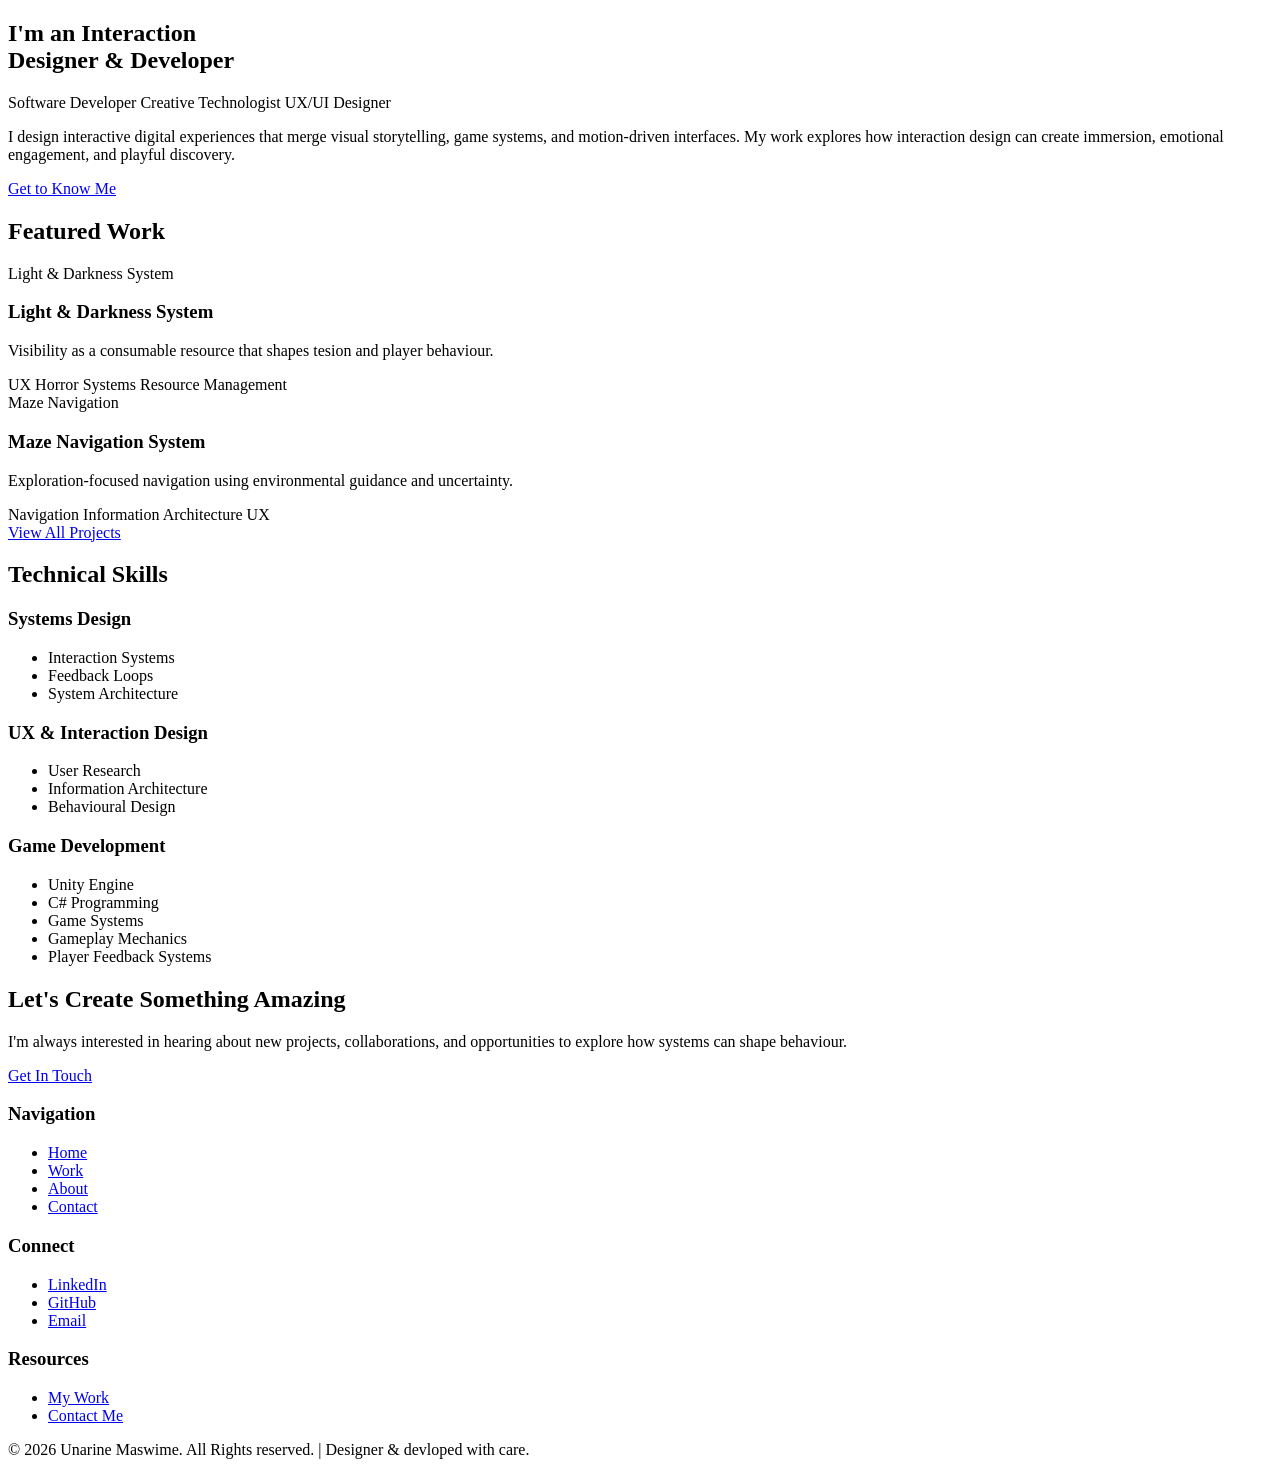
==== commit 2e80f31a: "edits" ====
--- a/index.html
+++ b/index.html
@@ -10,19 +10,20 @@
     <link rel="preconnect" href="https://fonts.gstatic.com" crossorigin>
     <link href="https://fonts.googleapis.com/css2?family=Space+Grotesk:wght@400;500;700&family=Inter:wght@300;400;500;600&display=swap" rel="stylesheet">
 
-    <link rel="stylesheet" href="/css/style.css">
-    <link rel="stylesheet" href="/css/layout.css">
-    <link rel="stylesheet" href="/css/components.css">
-    <link rel="stylesheet" href="/css/modal.css">
-    <link rel="stylesheet" href="/css/animations.css">
-    <link rel="stylesheet" href="/css/responsive.css">
-    
-    
-
-    <script defer src="/js/nav.js" ></script>
-    <script defer src="/js/animations.js" ></script>
-    <script defer src="/js/modal.js"></script>
-    <script defer src="/js/cursor.js"></script>
+    <link rel="stylesheet" href="/portfolio-website/css/style.css">
+    <link rel="stylesheet" href="/portfolio-website//css/layout.css">
+    <link rel="stylesheet" href="/portfolio-website//css/components.css">
+    <link rel="stylesheet" href="/portfolio-website//css/modal.css">
+    <link rel="stylesheet" href="/portfolio-website//css/animations.css">
+    <link rel="stylesheet" href="/portfolio-website//css/responsive.css">
+    
+     
+    
+
+    <script defer src="/portfolio-website//js/nav.js" ></script>
+    <script defer src="/portfolio-website//js/animations.js" ></script>
+    <script defer src="/portfolio-website//js/modal.js"></script>
+    <script defer src="/portfolio-website//js/cursor.js"></script>
 </head>
 
 <body  class="body">
@@ -58,7 +59,7 @@
         
 
                 <div class="anim-fade-in-up-delay-3">
-                    <a href="./html/about.html" class="btn btn-primary">
+                    <a href="/portfolio-website//html/about.html" class="btn btn-primary">
                     Get to Know Me
                     </a>
                 </div>
@@ -137,7 +138,7 @@
                 </div>
 
                 <div class="view-all-wrap scroll-reveal">
-                   <a href="/html/work.html" class="btn btn-outline">
+                   <a href="/portfolio-website/html/work.html" class="btn btn-outline">
                     View All Projects
                     </a>
                 </div>
@@ -193,7 +194,7 @@
                     I'm always interested in hearing about new projects, collaborations, 
                     and opportunities to explore how systems can shape behaviour.
                 </p>
-                <a href="/html/contact.html" class="btn btn-primary scroll-reveal" data-delay="2">
+                <a href="/portfolio-website/html/contact.html" class="btn btn-primary scroll-reveal" data-delay="2">
                     Get In Touch
                 </a>
             </div>
@@ -206,10 +207,10 @@
             <div class="footer-section">
                 <h3>Navigation</h3>
                 <ul>
-                  <li><a href="/index.html">Home</a></li>
-                  <li><a href="/html/work.html">Work</a></li>
-                  <li><a href="./html/about.html">About</a></li>
-                  <li><a href="./html/contact.html">Contact</a></li>
+                  <li><a href="/portfolio-website//index.html">Home</a></li>
+                  <li><a href="/portfolio-website//html/work.html">Work</a></li>
+                  <li><a href="/portfolio-website//html/about.html">About</a></li>
+                  <li><a href="/portfolio-website//html/contact.html">Contact</a></li>
                </ul>
             </div>
 
@@ -226,8 +227,8 @@
                <h3>Resources</h3>
                <ul>
     
-                 <li><a href="./html/work.html">My Work</a></li>
-                 <li><a href="./html/contact.html">Contact Me</a></li>
+                 <li><a href="/portfolio-website/html/work.html">My Work</a></li>
+                 <li><a href="/portfolio-website//html/contact.html">Contact Me</a></li>
                </ul>
             </div>
         </div>
